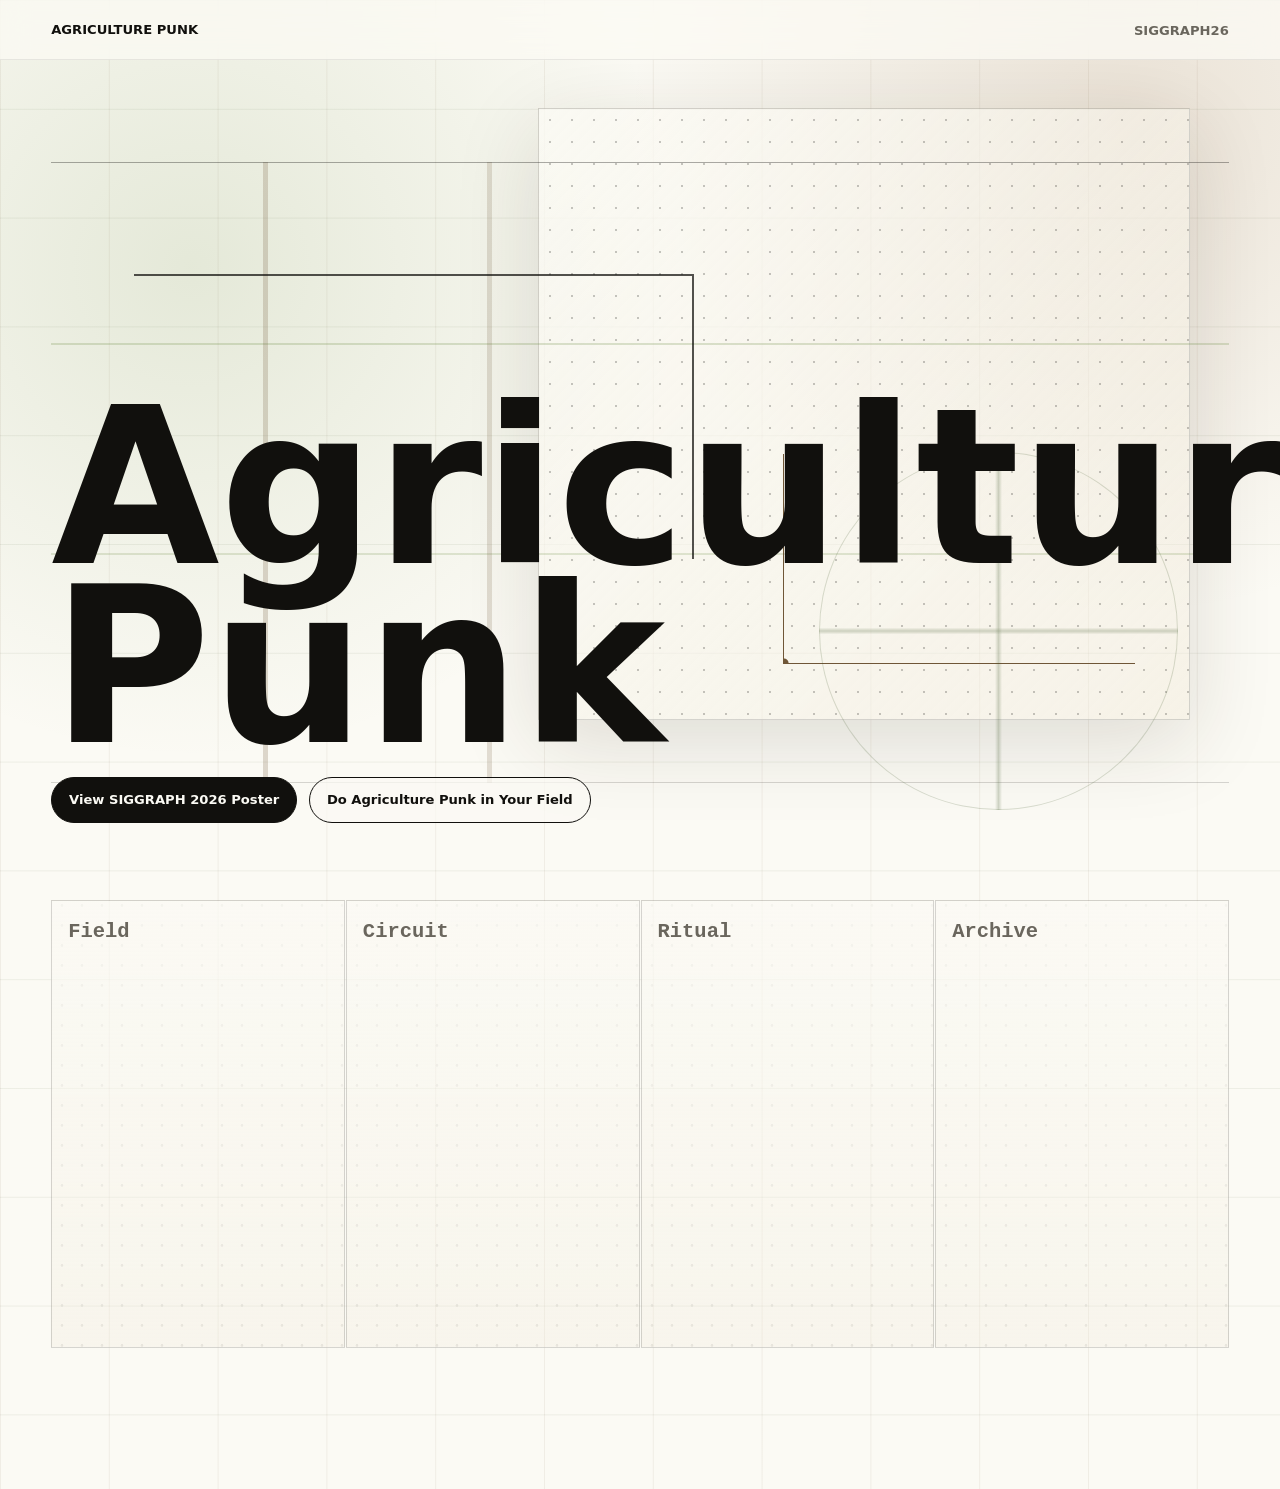
==== index.html @ 60ab4fef "add: publish static website" ====
<!doctype html>
<html lang="en">
  <head>
    <meta charset="utf-8">
    <meta name="viewport" content="width=device-width, initial-scale=1">
    <meta
      name="description"
      content="Agriculture Punk official site design foundation."
    >
    <title>Agriculture Punk</title>
    <link rel="stylesheet" href="./style.css">
  </head>
  <body class="home-page">
    <header class="site-header" aria-label="Site header">
      <a class="site-mark" href="./" aria-label="Agriculture Punk home">
        Agriculture Punk
      </a>
      <nav class="site-nav" aria-label="Primary navigation">
        <a href="./SIGGRAPH26/">SIGGRAPH26</a>
      </nav>
    </header>

    <main>
      <section class="hero-shell" aria-labelledby="home-title">
        <div class="hero-field" aria-hidden="true"></div>
        <div class="hero-content">
          <h1 id="home-title">Agriculture Punk</h1>
          <div class="button-row" aria-label="Primary links">
            <a class="button button-primary" href="./SIGGRAPH26/">
              View SIGGRAPH 2026 Poster
            </a>
            <a class="button button-secondary" href="#field">
              Do Agriculture Punk in Your Field
            </a>
          </div>
        </div>
      </section>

      <section class="empty-grid" aria-label="Future sections">
        <article class="empty-section" id="field">
          <h2>Field</h2>
        </article>
        <article class="empty-section" id="circuit">
          <h2>Circuit</h2>
        </article>
        <article class="empty-section" id="ritual">
          <h2>Ritual</h2>
        </article>
        <article class="empty-section" id="archive">
          <h2>Archive</h2>
        </article>
      </section>
    </main>
  </body>
</html>
---- style.css ----
:root {
  --color-ink: #11100d;
  --color-paper: #fbfaf4;
  --color-cream: #eee6d4;
  --color-soil: #6f5637;
  --color-clay: #9f7750;
  --color-rice: #6f8e47;
  --color-rice-dark: #41592c;
  --color-line: rgba(17, 16, 13, 0.16);
  --color-line-strong: rgba(17, 16, 13, 0.34);
  --color-muted: #6a665d;
  --color-focus: #1f6f58;
  --shadow-soft: 0 22px 80px rgba(47, 37, 24, 0.14);
  --font-system: ui-sans-serif, system-ui, -apple-system, BlinkMacSystemFont,
    "Segoe UI", sans-serif;
  --font-mono: ui-monospace, SFMono-Regular, Menlo, Monaco, Consolas,
    "Liberation Mono", monospace;
  --page-pad: clamp(1rem, 4vw, 4rem);
  --section-gap: clamp(4rem, 11vw, 10rem);
}

*,
*::before,
*::after {
  box-sizing: border-box;
}

html {
  color: var(--color-ink);
  background: var(--color-paper);
  font-family: var(--font-system);
  line-height: 1.5;
  scroll-behavior: smooth;
}

body {
  min-width: 320px;
  margin: 0;
}

img {
  display: block;
  max-width: 100%;
  height: auto;
}

a {
  color: inherit;
}

a:focus-visible,
button:focus-visible {
  outline: 3px solid var(--color-focus);
  outline-offset: 4px;
}

::selection {
  color: var(--color-paper);
  background: var(--color-rice-dark);
}

.button-row {
  display: flex;
  flex-wrap: wrap;
  gap: 0.75rem;
}

.button {
  display: inline-flex;
  min-height: 2.9rem;
  align-items: center;
  justify-content: center;
  border: 1px solid var(--color-ink);
  border-radius: 999px;
  padding: 0.78rem 1.05rem;
  font-size: 0.82rem;
  font-weight: 700;
  letter-spacing: 0;
  line-height: 1.1;
  text-align: center;
  text-decoration: none;
  transition:
    background-color 180ms ease,
    border-color 180ms ease,
    color 180ms ease,
    transform 180ms ease;
}

.button:hover {
  transform: translateY(-2px);
}

.button-primary {
  color: var(--color-paper);
  background: var(--color-ink);
}

.button-primary:hover {
  background: var(--color-rice-dark);
  border-color: var(--color-rice-dark);
}

.button-secondary {
  color: var(--color-ink);
  background: rgba(251, 250, 244, 0.72);
}

.button-secondary:hover {
  background: var(--color-cream);
  border-color: var(--color-line-strong);
}

.home-page {
  overflow-x: hidden;
  background:
    linear-gradient(90deg, rgba(111, 86, 55, 0.08) 1px, transparent 1px)
      0 0 / 8.5vw 8.5vw,
    linear-gradient(rgba(65, 89, 44, 0.08) 1px, transparent 1px)
      0 0 / 8.5vw 8.5vw,
    radial-gradient(circle at 15% 18%, rgba(111, 142, 71, 0.16), transparent 30%),
    radial-gradient(circle at 88% 8%, rgba(159, 119, 80, 0.18), transparent 28%),
    var(--color-paper);
}

.site-header {
  position: fixed;
  z-index: 20;
  top: 0;
  left: 0;
  display: flex;
  width: 100%;
  align-items: center;
  justify-content: space-between;
  padding: 1.1rem var(--page-pad);
  border-bottom: 1px solid rgba(17, 16, 13, 0.08);
  background: rgba(251, 250, 244, 0.76);
  backdrop-filter: blur(14px);
}

.site-mark,
.site-nav a {
  font-size: 0.82rem;
  font-weight: 800;
  letter-spacing: 0;
  text-decoration: none;
  text-transform: uppercase;
}

.site-nav a {
  border-bottom: 1px solid transparent;
  color: var(--color-muted);
}

.site-nav a:hover {
  border-color: currentColor;
  color: var(--color-ink);
}

.hero-shell {
  position: relative;
  display: grid;
  min-height: 100svh;
  align-items: end;
  padding: 8rem var(--page-pad) clamp(2rem, 6vw, 5rem);
  isolation: isolate;
}

.hero-shell::before,
.hero-shell::after {
  position: absolute;
  z-index: -1;
  content: "";
}

.hero-shell::before {
  inset: 12vh 7vw 20vh 42vw;
  border: 1px solid var(--color-line);
  background:
    radial-gradient(circle, rgba(17, 16, 13, 0.23) 1.2px, transparent 1.5px)
      0 0 / 22px 22px,
    linear-gradient(135deg, rgba(251, 250, 244, 0.76), rgba(238, 230, 212, 0.38));
  box-shadow: var(--shadow-soft);
}

.hero-shell::after {
  right: 8vw;
  bottom: 10vh;
  width: clamp(12rem, 28vw, 30rem);
  height: clamp(12rem, 28vw, 30rem);
  border: 1px solid rgba(65, 89, 44, 0.26);
  border-radius: 50%;
  background:
    linear-gradient(90deg, transparent 49%, rgba(65, 89, 44, 0.32) 50%, transparent 51%),
    linear-gradient(0deg, transparent 49%, rgba(65, 89, 44, 0.32) 50%, transparent 51%);
  opacity: 0.74;
}

.hero-field {
  position: absolute;
  z-index: -1;
  inset: 18vh var(--page-pad) 13vh var(--page-pad);
  border-top: 1px solid var(--color-line-strong);
  border-bottom: 1px solid var(--color-line);
  background:
    linear-gradient(90deg, transparent 0 18%, rgba(111, 86, 55, 0.22) 18% 18.4%, transparent 18.4% 37%, rgba(111, 86, 55, 0.18) 37% 37.4%, transparent 37.4%),
    linear-gradient(180deg, transparent 0 29%, rgba(111, 142, 71, 0.24) 29% 29.4%, transparent 29.4% 63%, rgba(111, 142, 71, 0.2) 63% 63.35%, transparent 63.35%);
}

.hero-field::before,
.hero-field::after {
  position: absolute;
  content: "";
}

.hero-field::before {
  top: 18%;
  left: 7%;
  width: min(44vw, 35rem);
  height: 46%;
  border-top: 2px solid var(--color-ink);
  border-right: 2px solid var(--color-ink);
  opacity: 0.72;
}

.hero-field::after {
  right: 8%;
  bottom: 19%;
  width: min(28vw, 22rem);
  height: 34%;
  border-left: 1px solid var(--color-soil);
  border-bottom: 1px solid var(--color-soil);
  background:
    radial-gradient(circle at 0 100%, var(--color-soil) 0 4px, transparent 5px),
    radial-gradient(circle at 100% 0, var(--color-rice-dark) 0 5px, transparent 6px);
}

.hero-content {
  max-width: 74rem;
}

.hero-content h1 {
  max-width: 10ch;
  margin: 0 0 1.3rem;
  font-size: clamp(4rem, 17vw, 15rem);
  font-weight: 900;
  letter-spacing: 0;
  line-height: 0.82;
}

.empty-grid {
  display: grid;
  grid-template-columns: repeat(4, minmax(0, 1fr));
  gap: 1px;
  padding: 0 var(--page-pad) var(--section-gap);
}

.empty-section {
  min-height: clamp(16rem, 35vw, 30rem);
  border: 1px solid var(--color-line);
  background:
    linear-gradient(180deg, rgba(251, 250, 244, 0.7), rgba(238, 230, 212, 0.24)),
    radial-gradient(circle at 50% 22%, rgba(17, 16, 13, 0.09) 1px, transparent 1.7px)
      0 0 / 20px 20px;
  padding: 1rem;
}

.empty-section h2 {
  margin: 0;
  color: var(--color-muted);
  font-family: var(--font-mono);
  font-size: clamp(0.95rem, 1.6vw, 1.3rem);
  font-weight: 700;
}

.project-page {
  background: #fff;
}

.project-container {
  width: min(100% - 2rem, 920px);
  margin: 0 auto;
  padding: 3rem 0 4rem;
}

.project-hero {
  padding-bottom: 1.75rem;
  text-align: center;
}

.project-venue {
  margin: 0 0 0.8rem;
  color: #444;
  font-size: 1.02rem;
  font-weight: 500;
}

.project-hero h1 {
  max-width: 820px;
  margin: 0 auto 0.85rem;
  font-family: Georgia, "Times New Roman", serif;
  font-size: clamp(2rem, 4.2vw, 3.1rem);
  font-weight: 700;
  letter-spacing: 0;
  line-height: 1.14;
}

.project-authors {
  display: flex;
  flex-wrap: wrap;
  justify-content: center;
  gap: 0.2rem 0.85rem;
  margin: 0 0 0.35rem;
  color: #185a78;
  font-size: 1.05rem;
  line-height: 1.45;
}

.project-affiliation {
  margin: 0 0 1.25rem;
  color: #555;
  font-size: 0.98rem;
}

.project-links {
  justify-content: center;
}

.project-page .button {
  min-height: 2.35rem;
  border-color: #d4d4d4;
  border-radius: 4px;
  padding: 0.58rem 0.9rem;
  font-size: 0.9rem;
  font-weight: 600;
}

.project-page .button-primary {
  border-color: #2d2d2d;
  background: #2d2d2d;
}

.project-page .button-secondary {
  background: #f7f7f7;
}

.project-section {
  padding: 1.6rem 0;
}

.project-section h2 {
  margin: 0 0 0.75rem;
  font-size: 1.45rem;
  font-weight: 650;
  line-height: 1.2;
  text-align: center;
}

.project-section p {
  margin: 0;
  color: #222;
  font-size: 1.03rem;
  line-height: 1.68;
}

.project-section > p {
  max-width: 780px;
  margin-inline: auto;
  text-align: left;
}

.overview-list {
  display: grid;
  grid-template-columns: repeat(3, minmax(0, 1fr));
  gap: 1rem;
}

.overview-list article {
  border: 1px solid #e2e2e2;
  border-radius: 4px;
  background: #fafafa;
  padding: 1rem;
}

.overview-list h3 {
  margin: 0 0 0.45rem;
  font-size: 1rem;
  font-weight: 650;
  line-height: 1.3;
}

.overview-list p {
  color: #333;
  font-size: 0.94rem;
  line-height: 1.55;
}

.project-teaser {
  display: grid;
  min-height: clamp(15rem, 42vw, 25rem);
  place-items: center;
  margin: 0 auto;
  border: 1px solid #d8d8d8;
  background:
    linear-gradient(rgba(255, 255, 255, 0.08), rgba(255, 255, 255, 0.08)),
    url("./assets/siggraph26-teaser.webp") center / cover no-repeat,
    linear-gradient(90deg, rgba(111, 86, 55, 0.12) 1px, transparent 1px)
      0 0 / 42px 42px,
    linear-gradient(rgba(111, 142, 71, 0.13) 1px, transparent 1px)
      0 0 / 42px 42px,
    #f4f1e9;
}

.project-teaser figcaption {
  padding: 0.35rem 0.65rem;
  border: 1px solid rgba(17, 16, 13, 0.22);
  background: rgba(255, 255, 255, 0.82);
  color: var(--color-ink);
  font-family: var(--font-mono);
  font-size: clamp(0.95rem, 2vw, 1.25rem);
  font-weight: 700;
}

.project-meta-list {
  max-width: 780px;
  margin: 0 auto;
  border-top: 1px solid #e2e2e2;
}

.project-meta-list div {
  display: grid;
  grid-template-columns: 8rem 1fr;
  gap: 1rem;
  padding: 0.7rem 0;
  border-bottom: 1px solid #e2e2e2;
}

.project-meta-list dt {
  color: #555;
  font-weight: 700;
}

.project-meta-list dd {
  margin: 0;
}

.project-meta-list a {
  color: #185a78;
}

.citation-block {
  overflow-x: auto;
  max-width: 780px;
  margin: 0 auto;
  border: 1px solid #dedede;
  border-radius: 4px;
  background: #f8f8f8;
  padding: 1rem;
  font-family: var(--font-mono);
  font-size: 0.9rem;
  line-height: 1.55;
}

@media (max-width: 760px) {
  .site-header {
    padding-block: 0.9rem;
  }

  .hero-shell {
    min-height: 92svh;
    padding-top: 6rem;
  }

  .hero-shell::before {
    inset: 13vh 5vw 27vh 18vw;
  }

  .hero-shell::after {
    right: -12vw;
    bottom: 12vh;
  }

  .hero-field {
    inset: 16vh 1rem 18vh 1rem;
  }

  .button-row,
  .project-links {
    flex-direction: column;
  }

  .button {
    width: 100%;
  }

  .empty-grid,
  .overview-list {
    grid-template-columns: 1fr;
  }

  .empty-section {
    min-height: 14rem;
  }

  .project-container {
    width: min(100% - 1.25rem, 900px);
  }
}

@media (prefers-reduced-motion: reduce) {
  *,
  *::before,
  *::after {
    scroll-behavior: auto !important;
    transition-duration: 0.01ms !important;
    animation-duration: 0.01ms !important;
    animation-iteration-count: 1 !important;
  }
}
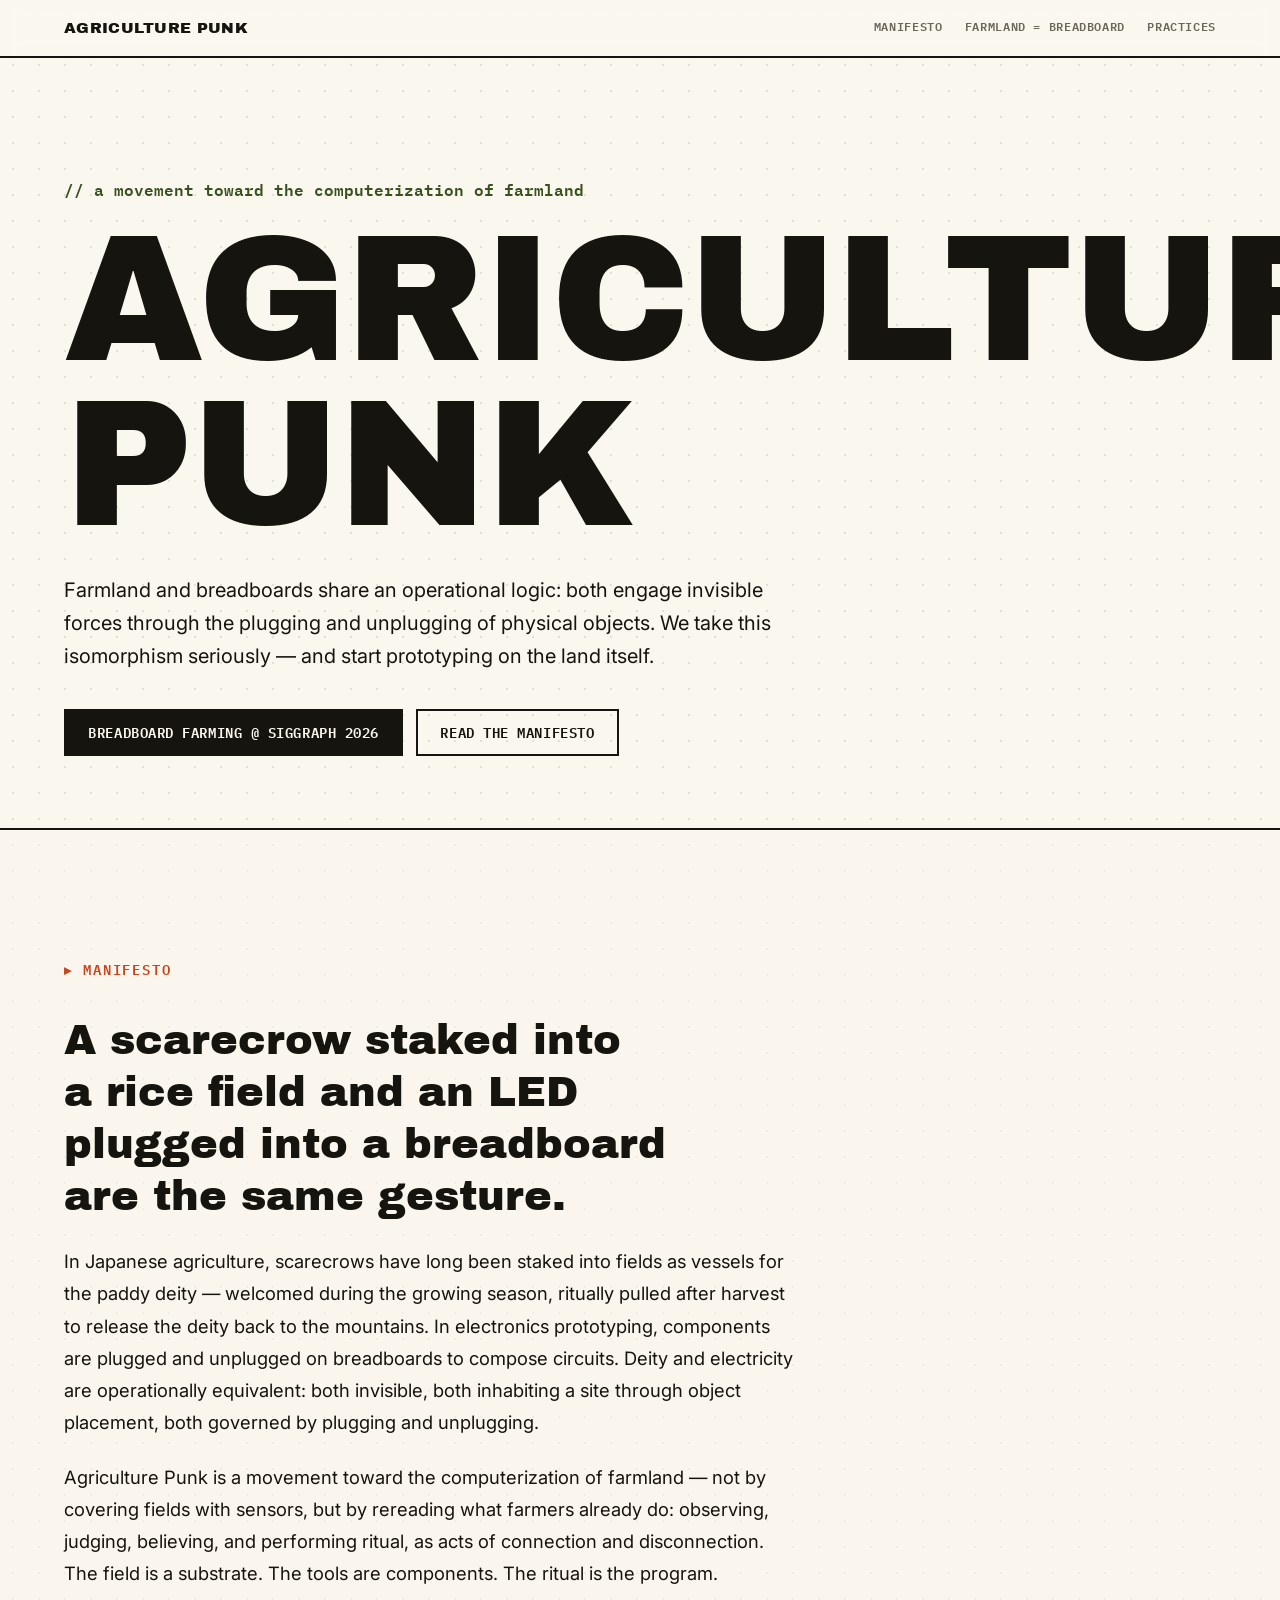
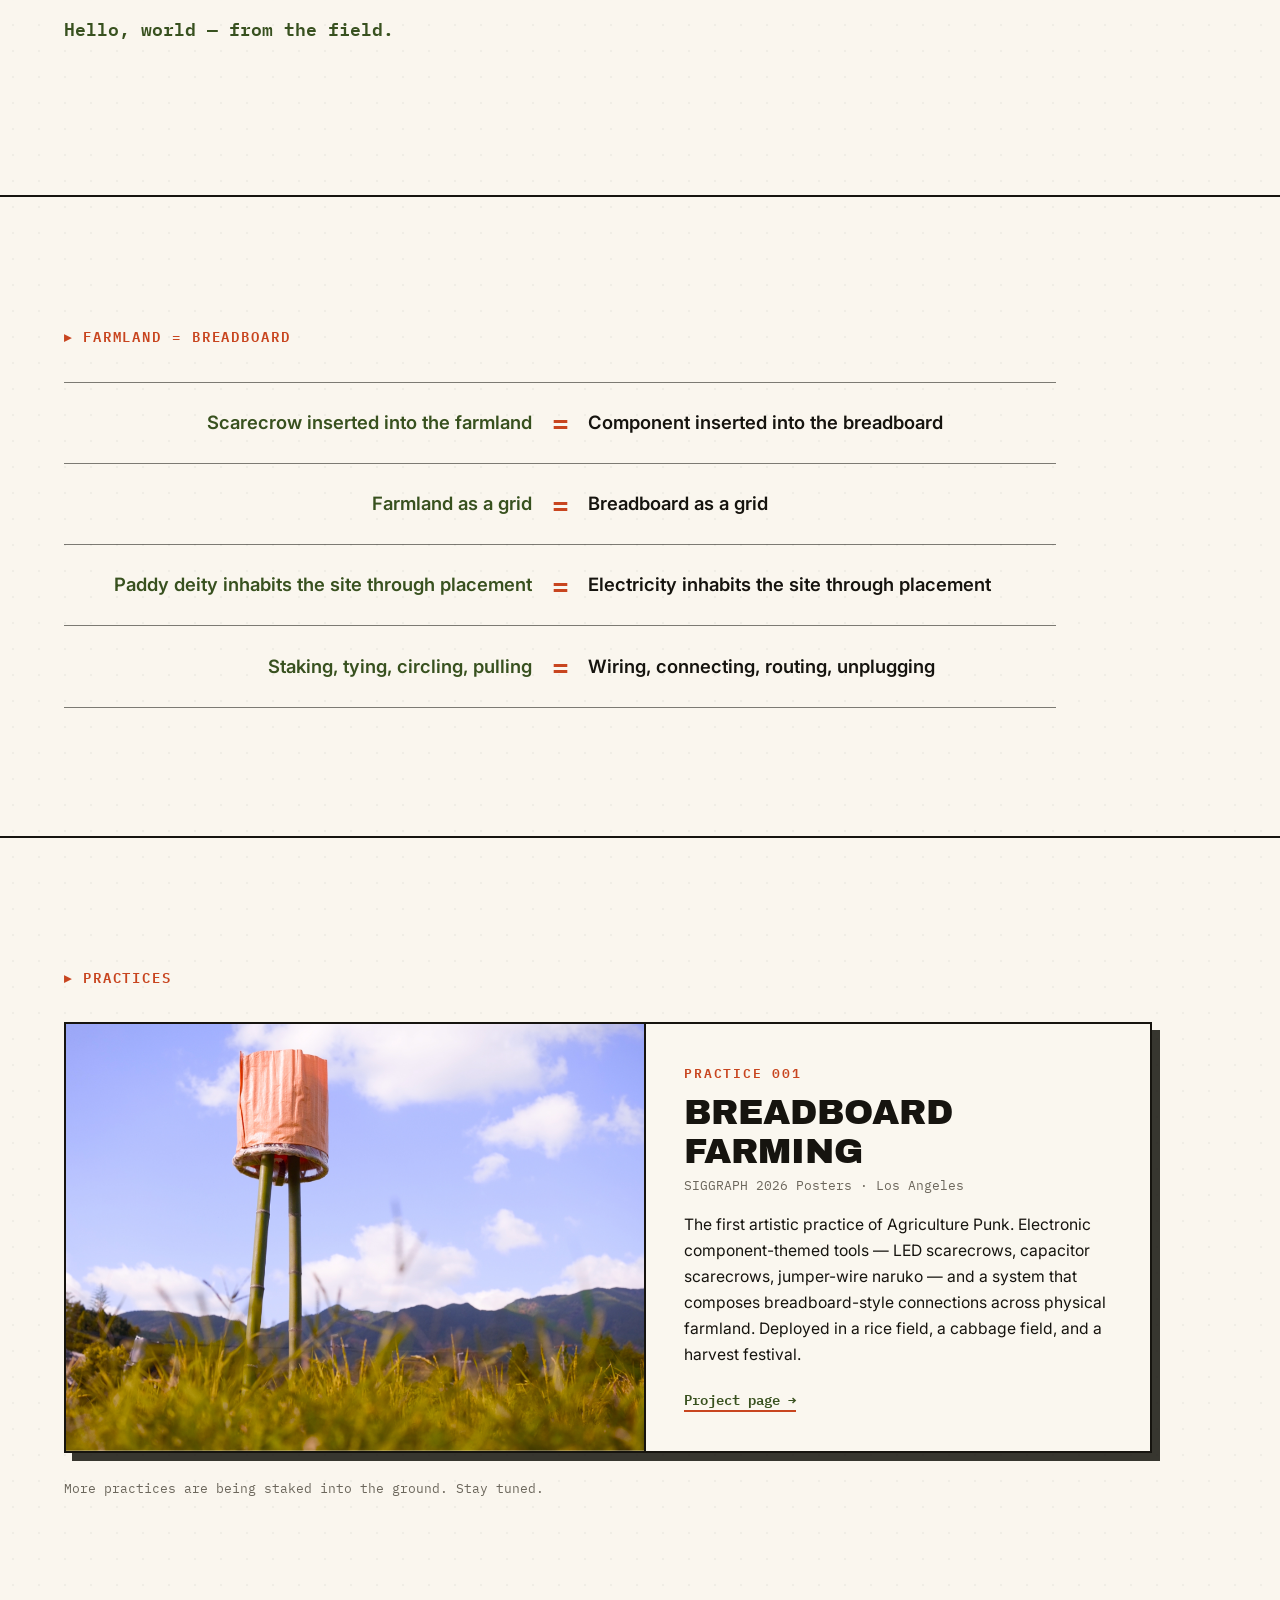
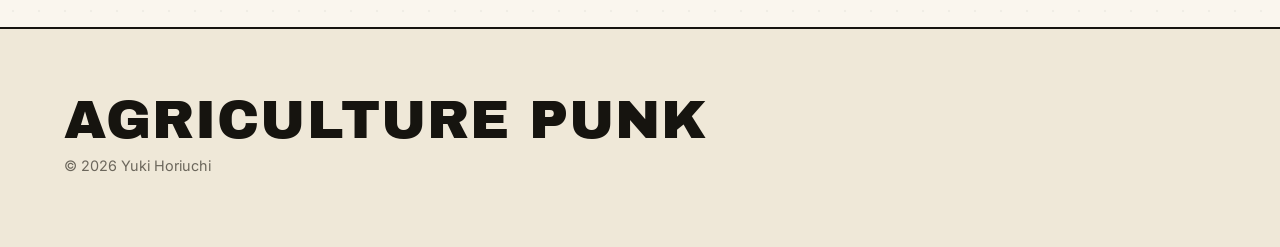
==== commit df202258: "update: complete SIGGRAPH 2026 project page" ====
--- a/index.html
+++ b/index.html
@@ -5,51 +5,142 @@
     <meta name="viewport" content="width=device-width, initial-scale=1">
     <meta
       name="description"
-      content="Agriculture Punk official site design foundation."
+      content="Agriculture Punk — a movement toward the computerization of farmland. Farmland = Breadboard."
     >
     <title>Agriculture Punk</title>
+    <link rel="preconnect" href="https://fonts.googleapis.com">
+    <link rel="preconnect" href="https://fonts.gstatic.com" crossorigin>
+    <link
+      href="https://fonts.googleapis.com/css2?family=Archivo+Black&family=Inter:wght@400;500;600;700&family=IBM+Plex+Mono:wght@400;600&display=swap"
+      rel="stylesheet"
+    >
     <link rel="stylesheet" href="./style.css">
   </head>
   <body class="home-page">
     <header class="site-header" aria-label="Site header">
       <a class="site-mark" href="./" aria-label="Agriculture Punk home">
-        Agriculture Punk
+        Agriculture&nbsp;Punk
       </a>
       <nav class="site-nav" aria-label="Primary navigation">
-        <a href="./SIGGRAPH26/">SIGGRAPH26</a>
+        <a href="#manifesto">Manifesto</a>
+        <a href="#isomorphism">Farmland&nbsp;=&nbsp;Breadboard</a>
+        <a href="#practices">Practices</a>
       </nav>
     </header>
 
     <main>
-      <section class="hero-shell" aria-labelledby="home-title">
-        <div class="hero-field" aria-hidden="true"></div>
-        <div class="hero-content">
-          <h1 id="home-title">Agriculture Punk</h1>
-          <div class="button-row" aria-label="Primary links">
-            <a class="button button-primary" href="./SIGGRAPH26/">
-              View SIGGRAPH 2026 Poster
-            </a>
-            <a class="button button-secondary" href="#field">
-              Do Agriculture Punk in Your Field
-            </a>
-          </div>
+      <!-- ============ Hero ============ -->
+      <section class="hero" aria-labelledby="home-title">
+        <p class="hero-kicker">// a movement toward the computerization of farmland</p>
+        <h1 id="home-title">Agriculture<br>Punk</h1>
+        <p class="hero-tagline">
+          Farmland and breadboards share an operational logic: both engage
+          invisible forces through the plugging and unplugging of physical
+          objects. We take this isomorphism seriously — and start prototyping
+          on the land itself.
+        </p>
+        <div class="button-row">
+          <a class="button button-primary" href="./SIGGRAPH26/">
+            Breadboard Farming @ SIGGRAPH 2026
+          </a>
+          <a class="button button-secondary" href="#manifesto">
+            Read the Manifesto
+          </a>
         </div>
       </section>
 
-      <section class="empty-grid" aria-label="Future sections">
-        <article class="empty-section" id="field">
-          <h2>Field</h2>
+      <!-- ============ Manifesto ============ -->
+      <section class="manifesto" id="manifesto" aria-labelledby="manifesto-title">
+        <p class="section-label" id="manifesto-title">Manifesto</p>
+        <div class="manifesto-body">
+          <p class="manifesto-lead">
+            A scarecrow staked into a rice field and an LED plugged into a
+            breadboard are the same gesture.
+          </p>
+          <p>
+            In Japanese agriculture, scarecrows have long been staked into
+            fields as vessels for the paddy deity — welcomed during the growing
+            season, ritually pulled after harvest to release the deity back to
+            the mountains. In electronics prototyping, components are plugged
+            and unplugged on breadboards to compose circuits. Deity and
+            electricity are operationally equivalent: both invisible, both
+            inhabiting a site through object placement, both governed by
+            plugging and unplugging.
+          </p>
+          <p>
+            Agriculture Punk is a movement toward the computerization of
+            farmland — not by covering fields with sensors, but by rereading
+            what farmers already do: observing, judging, believing, and
+            performing ritual, as acts of connection and disconnection. The
+            field is a substrate. The tools are components. The ritual is the
+            program.
+          </p>
+          <p class="manifesto-close">Hello, world — from the field.</p>
+        </div>
+      </section>
+
+      <!-- ============ Isomorphism ============ -->
+      <section class="isomorphism" id="isomorphism" aria-labelledby="iso-title">
+        <p class="section-label" id="iso-title">Farmland = Breadboard</p>
+        <ul class="iso-list">
+          <li>
+            <span class="iso-farm">Scarecrow inserted into the farmland</span>
+            <span class="iso-eq" aria-hidden="true">=</span>
+            <span class="iso-board">Component inserted into the breadboard</span>
+          </li>
+          <li>
+            <span class="iso-farm">Farmland as a grid</span>
+            <span class="iso-eq" aria-hidden="true">=</span>
+            <span class="iso-board">Breadboard as a grid</span>
+          </li>
+          <li>
+            <span class="iso-farm">Paddy deity inhabits the site through placement</span>
+            <span class="iso-eq" aria-hidden="true">=</span>
+            <span class="iso-board">Electricity inhabits the site through placement</span>
+          </li>
+          <li>
+            <span class="iso-farm">Staking, tying, circling, pulling</span>
+            <span class="iso-eq" aria-hidden="true">=</span>
+            <span class="iso-board">Wiring, connecting, routing, unplugging</span>
+          </li>
+        </ul>
+      </section>
+
+      <!-- ============ Practices ============ -->
+      <section class="practices" id="practices" aria-labelledby="practices-title">
+        <p class="section-label" id="practices-title">Practices</p>
+        <article class="practice-card">
+          <a class="practice-media" href="./SIGGRAPH26/">
+            <img
+              src="./assets/siggraph26_teaser.jpg"
+              alt="Farmland and breadboard side by side: a scarecrow staked into a field mirrors a component inserted into a breadboard"
+              width="2306"
+              height="1538"
+            >
+          </a>
+          <div class="practice-body">
+            <p class="practice-number">Practice 001</p>
+            <h2>
+              <a href="./SIGGRAPH26/">Breadboard Farming</a>
+            </h2>
+            <p class="practice-venue">SIGGRAPH 2026 Posters · Los Angeles</p>
+            <p>
+              The first artistic practice of Agriculture Punk. Electronic
+              component-themed tools — LED scarecrows, capacitor scarecrows,
+              jumper-wire naruko — and a system that composes breadboard-style
+              connections across physical farmland. Deployed in a rice field, a
+              cabbage field, and a harvest festival.
+            </p>
+            <a class="practice-link" href="./SIGGRAPH26/">Project page →</a>
+          </div>
         </article>
-        <article class="empty-section" id="circuit">
-          <h2>Circuit</h2>
-        </article>
-        <article class="empty-section" id="ritual">
-          <h2>Ritual</h2>
-        </article>
-        <article class="empty-section" id="archive">
-          <h2>Archive</h2>
-        </article>
+        <p class="practices-note">More practices are being staked into the ground. Stay tuned.</p>
       </section>
     </main>
+
+    <footer class="site-footer">
+      <p class="footer-mark" aria-hidden="true">AGRICULTURE PUNK</p>
+      <p>© 2026 Yuki Horiuchi</p>
+    </footer>
   </body>
 </html>
--- a/style.css
+++ b/style.css
@@ -1,23 +1,31 @@
+/* ==========================================================================
+   Agriculture Punk — shared stylesheet
+   1. Base
+   2. Home page (concept / manifesto)
+   3. Project page (SIGGRAPH 2026)
+   ========================================================================== */
+
 :root {
-  --color-ink: #11100d;
-  --color-paper: #fbfaf4;
-  --color-cream: #eee6d4;
-  --color-soil: #6f5637;
-  --color-clay: #9f7750;
-  --color-rice: #6f8e47;
-  --color-rice-dark: #41592c;
-  --color-line: rgba(17, 16, 13, 0.16);
-  --color-line-strong: rgba(17, 16, 13, 0.34);
-  --color-muted: #6a665d;
-  --color-focus: #1f6f58;
-  --shadow-soft: 0 22px 80px rgba(47, 37, 24, 0.14);
-  --font-system: ui-sans-serif, system-ui, -apple-system, BlinkMacSystemFont,
-    "Segoe UI", sans-serif;
-  --font-mono: ui-monospace, SFMono-Regular, Menlo, Monaco, Consolas,
-    "Liberation Mono", monospace;
-  --page-pad: clamp(1rem, 4vw, 4rem);
-  --section-gap: clamp(4rem, 11vw, 10rem);
-}
+  --ink: #16140f;
+  --paper: #faf7ef;
+  --cream: #efe8d8;
+  --soil: #6f5637;
+  --rice: #4c6b2f;
+  --rice-dark: #38511f;
+  --signal: #c8451f; /* LED red-orange accent */
+  --muted: #6c675c;
+  --line: rgba(22, 20, 15, 0.14);
+  --line-strong: rgba(22, 20, 15, 0.55);
+  --link-blue: #2563c4;
+  --font-body: "Inter", ui-sans-serif, system-ui, -apple-system, "Segoe UI",
+    "Hiragino Sans", sans-serif;
+  --font-display: "Archivo Black", "Inter", ui-sans-serif, system-ui, sans-serif;
+  --font-mono: "IBM Plex Mono", ui-monospace, SFMono-Regular, Menlo, Consolas,
+    monospace;
+  --pad: clamp(1.25rem, 5vw, 5rem);
+}
+
+/* ============ 1. Base ============ */
 
 *,
 *::before,
@@ -26,11 +34,12 @@
 }
 
 html {
-  color: var(--color-ink);
-  background: var(--color-paper);
-  font-family: var(--font-system);
-  line-height: 1.5;
+  color: var(--ink);
+  background: var(--paper);
+  font-family: var(--font-body);
+  line-height: 1.6;
   scroll-behavior: smooth;
+  -webkit-text-size-adjust: 100%;
 }
 
 body {
@@ -50,76 +59,73 @@
 
 a:focus-visible,
 button:focus-visible {
-  outline: 3px solid var(--color-focus);
-  outline-offset: 4px;
+  outline: 3px solid var(--rice);
+  outline-offset: 3px;
 }
 
 ::selection {
-  color: var(--color-paper);
-  background: var(--color-rice-dark);
+  color: var(--paper);
+  background: var(--rice-dark);
 }
 
 .button-row {
   display: flex;
   flex-wrap: wrap;
-  gap: 0.75rem;
+  gap: 0.8rem;
 }
 
 .button {
   display: inline-flex;
-  min-height: 2.9rem;
   align-items: center;
   justify-content: center;
-  border: 1px solid var(--color-ink);
-  border-radius: 999px;
-  padding: 0.78rem 1.05rem;
-  font-size: 0.82rem;
-  font-weight: 700;
-  letter-spacing: 0;
-  line-height: 1.1;
+  border: 2px solid var(--ink);
+  padding: 0.85rem 1.4rem;
+  font-family: var(--font-mono);
+  font-size: 0.85rem;
+  font-weight: 600;
+  line-height: 1.2;
   text-align: center;
   text-decoration: none;
-  transition:
-    background-color 180ms ease,
-    border-color 180ms ease,
-    color 180ms ease,
-    transform 180ms ease;
+  text-transform: uppercase;
+  letter-spacing: 0.04em;
+  transition: background-color 150ms ease, color 150ms ease,
+    box-shadow 150ms ease, transform 150ms ease;
 }
 
 .button:hover {
-  transform: translateY(-2px);
+  transform: translate(-2px, -2px);
+  box-shadow: 4px 4px 0 var(--ink);
 }
 
 .button-primary {
-  color: var(--color-paper);
-  background: var(--color-ink);
+  color: var(--paper);
+  background: var(--ink);
 }
 
 .button-primary:hover {
-  background: var(--color-rice-dark);
-  border-color: var(--color-rice-dark);
+  background: var(--rice-dark);
+  border-color: var(--rice-dark);
+  box-shadow: 4px 4px 0 rgba(22, 20, 15, 0.35);
 }
 
 .button-secondary {
-  color: var(--color-ink);
-  background: rgba(251, 250, 244, 0.72);
+  color: var(--ink);
+  background: transparent;
 }
 
 .button-secondary:hover {
-  background: var(--color-cream);
-  border-color: var(--color-line-strong);
-}
+  background: var(--cream);
+}
+
+/* ============ 2. Home page ============ */
 
 .home-page {
   overflow-x: hidden;
+  /* breadboard dot grid over paper */
   background:
-    linear-gradient(90deg, rgba(111, 86, 55, 0.08) 1px, transparent 1px)
-      0 0 / 8.5vw 8.5vw,
-    linear-gradient(rgba(65, 89, 44, 0.08) 1px, transparent 1px)
-      0 0 / 8.5vw 8.5vw,
-    radial-gradient(circle at 15% 18%, rgba(111, 142, 71, 0.16), transparent 30%),
-    radial-gradient(circle at 88% 8%, rgba(159, 119, 80, 0.18), transparent 28%),
-    var(--color-paper);
+    radial-gradient(circle, rgba(22, 20, 15, 0.1) 1.1px, transparent 1.6px)
+      0 0 / 26px 26px,
+    var(--paper);
 }
 
 .site-header {
@@ -131,360 +137,646 @@
   width: 100%;
   align-items: center;
   justify-content: space-between;
-  padding: 1.1rem var(--page-pad);
-  border-bottom: 1px solid rgba(17, 16, 13, 0.08);
-  background: rgba(251, 250, 244, 0.76);
-  backdrop-filter: blur(14px);
-}
-
-.site-mark,
-.site-nav a {
-  font-size: 0.82rem;
-  font-weight: 800;
-  letter-spacing: 0;
+  gap: 1rem;
+  padding: 1rem var(--pad);
+  border-bottom: 2px solid var(--ink);
+  background: rgba(250, 247, 239, 0.88);
+  backdrop-filter: blur(10px);
+}
+
+.site-mark {
+  font-family: var(--font-display);
+  font-size: 0.95rem;
+  letter-spacing: 0.02em;
   text-decoration: none;
   text-transform: uppercase;
 }
 
+.site-nav {
+  display: flex;
+  flex-wrap: wrap;
+  gap: 1.4rem;
+}
+
 .site-nav a {
-  border-bottom: 1px solid transparent;
-  color: var(--color-muted);
+  color: var(--muted);
+  font-family: var(--font-mono);
+  font-size: 0.78rem;
+  font-weight: 600;
+  text-decoration: none;
+  text-transform: uppercase;
+  letter-spacing: 0.05em;
+  border-bottom: 2px solid transparent;
 }
 
 .site-nav a:hover {
-  border-color: currentColor;
-  color: var(--color-ink);
-}
-
-.hero-shell {
-  position: relative;
+  color: var(--ink);
+  border-color: var(--signal);
+}
+
+.hero {
+  display: flex;
+  flex-direction: column;
+  justify-content: flex-end;
+  min-height: 92svh;
+  padding: 8rem var(--pad) clamp(3rem, 8vh, 6rem);
+}
+
+.hero-kicker {
+  margin: 0 0 1rem;
+  color: var(--rice-dark);
+  font-family: var(--font-mono);
+  font-size: clamp(0.8rem, 1.6vw, 1rem);
+  font-weight: 600;
+}
+
+.hero h1 {
+  margin: 0 0 1.6rem;
+  font-family: var(--font-display);
+  font-size: clamp(3.4rem, 14vw, 12rem);
+  font-weight: 400;
+  letter-spacing: -0.01em;
+  line-height: 0.92;
+  text-transform: uppercase;
+}
+
+.hero-tagline {
+  max-width: 46rem;
+  margin: 0 0 2.2rem;
+  font-size: clamp(1.02rem, 2vw, 1.25rem);
+  line-height: 1.65;
+}
+
+.section-label {
+  margin: 0 0 2.2rem;
+  color: var(--signal);
+  font-family: var(--font-mono);
+  font-size: 0.85rem;
+  font-weight: 600;
+  text-transform: uppercase;
+  letter-spacing: 0.14em;
+}
+
+.section-label::before {
+  content: "▸ ";
+}
+
+.manifesto,
+.isomorphism,
+.practices {
+  padding: clamp(4rem, 10vw, 8rem) var(--pad);
+  border-top: 2px solid var(--ink);
+  background: rgba(250, 247, 239, 0.6);
+}
+
+.manifesto-body {
+  max-width: 46rem;
+}
+
+.manifesto-body p {
+  margin: 0 0 1.4rem;
+  font-size: clamp(1rem, 1.8vw, 1.15rem);
+  line-height: 1.75;
+}
+
+.manifesto-lead {
+  font-family: var(--font-display);
+  font-size: clamp(1.5rem, 3.6vw, 2.6rem) !important;
+  line-height: 1.25 !important;
+  text-wrap: balance;
+}
+
+.manifesto-close {
+  color: var(--rice-dark);
+  font-family: var(--font-mono);
+  font-weight: 600;
+}
+
+.iso-list {
+  max-width: 62rem;
+  margin: 0;
+  padding: 0;
+  list-style: none;
+  border-top: 1px solid var(--line-strong);
+}
+
+.iso-list li {
   display: grid;
-  min-height: 100svh;
-  align-items: end;
-  padding: 8rem var(--page-pad) clamp(2rem, 6vw, 5rem);
-  isolation: isolate;
-}
-
-.hero-shell::before,
-.hero-shell::after {
-  position: absolute;
-  z-index: -1;
-  content: "";
-}
-
-.hero-shell::before {
-  inset: 12vh 7vw 20vh 42vw;
-  border: 1px solid var(--color-line);
-  background:
-    radial-gradient(circle, rgba(17, 16, 13, 0.23) 1.2px, transparent 1.5px)
-      0 0 / 22px 22px,
-    linear-gradient(135deg, rgba(251, 250, 244, 0.76), rgba(238, 230, 212, 0.38));
-  box-shadow: var(--shadow-soft);
-}
-
-.hero-shell::after {
-  right: 8vw;
-  bottom: 10vh;
-  width: clamp(12rem, 28vw, 30rem);
-  height: clamp(12rem, 28vw, 30rem);
-  border: 1px solid rgba(65, 89, 44, 0.26);
-  border-radius: 50%;
-  background:
-    linear-gradient(90deg, transparent 49%, rgba(65, 89, 44, 0.32) 50%, transparent 51%),
-    linear-gradient(0deg, transparent 49%, rgba(65, 89, 44, 0.32) 50%, transparent 51%);
-  opacity: 0.74;
-}
-
-.hero-field {
-  position: absolute;
-  z-index: -1;
-  inset: 18vh var(--page-pad) 13vh var(--page-pad);
-  border-top: 1px solid var(--color-line-strong);
-  border-bottom: 1px solid var(--color-line);
-  background:
-    linear-gradient(90deg, transparent 0 18%, rgba(111, 86, 55, 0.22) 18% 18.4%, transparent 18.4% 37%, rgba(111, 86, 55, 0.18) 37% 37.4%, transparent 37.4%),
-    linear-gradient(180deg, transparent 0 29%, rgba(111, 142, 71, 0.24) 29% 29.4%, transparent 29.4% 63%, rgba(111, 142, 71, 0.2) 63% 63.35%, transparent 63.35%);
-}
-
-.hero-field::before,
-.hero-field::after {
-  position: absolute;
-  content: "";
-}
-
-.hero-field::before {
-  top: 18%;
-  left: 7%;
-  width: min(44vw, 35rem);
-  height: 46%;
-  border-top: 2px solid var(--color-ink);
-  border-right: 2px solid var(--color-ink);
-  opacity: 0.72;
-}
-
-.hero-field::after {
-  right: 8%;
-  bottom: 19%;
-  width: min(28vw, 22rem);
-  height: 34%;
-  border-left: 1px solid var(--color-soil);
-  border-bottom: 1px solid var(--color-soil);
-  background:
-    radial-gradient(circle at 0 100%, var(--color-soil) 0 4px, transparent 5px),
-    radial-gradient(circle at 100% 0, var(--color-rice-dark) 0 5px, transparent 6px);
-}
-
-.hero-content {
-  max-width: 74rem;
-}
-
-.hero-content h1 {
-  max-width: 10ch;
-  margin: 0 0 1.3rem;
-  font-size: clamp(4rem, 17vw, 15rem);
-  font-weight: 900;
-  letter-spacing: 0;
-  line-height: 0.82;
-}
-
-.empty-grid {
+  grid-template-columns: 1fr auto 1fr;
+  align-items: center;
+  gap: 1.2rem;
+  padding: 1.3rem 0;
+  border-bottom: 1px solid var(--line-strong);
+  font-size: clamp(0.95rem, 1.8vw, 1.15rem);
+  line-height: 1.5;
+}
+
+.iso-farm {
+  color: var(--rice-dark);
+  font-weight: 600;
+  text-align: right;
+}
+
+.iso-eq {
+  font-family: var(--font-display);
+  font-size: 1.4em;
+  color: var(--signal);
+}
+
+.iso-board {
+  font-weight: 600;
+}
+
+.practice-card {
   display: grid;
-  grid-template-columns: repeat(4, minmax(0, 1fr));
-  gap: 1px;
-  padding: 0 var(--page-pad) var(--section-gap);
-}
-
-.empty-section {
-  min-height: clamp(16rem, 35vw, 30rem);
-  border: 1px solid var(--color-line);
-  background:
-    linear-gradient(180deg, rgba(251, 250, 244, 0.7), rgba(238, 230, 212, 0.24)),
-    radial-gradient(circle at 50% 22%, rgba(17, 16, 13, 0.09) 1px, transparent 1.7px)
-      0 0 / 20px 20px;
-  padding: 1rem;
-}
-
-.empty-section h2 {
-  margin: 0;
-  color: var(--color-muted);
-  font-family: var(--font-mono);
-  font-size: clamp(0.95rem, 1.6vw, 1.3rem);
-  font-weight: 700;
-}
+  grid-template-columns: minmax(0, 1.15fr) minmax(0, 1fr);
+  max-width: 68rem;
+  border: 2px solid var(--ink);
+  background: var(--paper);
+  box-shadow: 8px 8px 0 rgba(22, 20, 15, 0.85);
+}
+
+.practice-media {
+  display: block;
+  border-right: 2px solid var(--ink);
+}
+
+.practice-media img {
+  width: 100%;
+  height: 100%;
+  object-fit: cover;
+}
+
+.practice-body {
+  padding: clamp(1.4rem, 3vw, 2.4rem);
+}
+
+.practice-number {
+  margin: 0 0 0.6rem;
+  color: var(--signal);
+  font-family: var(--font-mono);
+  font-size: 0.8rem;
+  font-weight: 600;
+  letter-spacing: 0.14em;
+  text-transform: uppercase;
+}
+
+.practice-body h2 {
+  margin: 0 0 0.3rem;
+  font-family: var(--font-display);
+  font-size: clamp(1.5rem, 3vw, 2.2rem);
+  font-weight: 400;
+  line-height: 1.1;
+  text-transform: uppercase;
+}
+
+.practice-body h2 a {
+  text-decoration: none;
+}
+
+.practice-body h2 a:hover {
+  color: var(--rice-dark);
+}
+
+.practice-venue {
+  margin: 0 0 1rem;
+  color: var(--muted);
+  font-family: var(--font-mono);
+  font-size: 0.82rem;
+}
+
+.practice-body > p:not(.practice-number):not(.practice-venue) {
+  margin: 0 0 1.2rem;
+  font-size: 0.98rem;
+  line-height: 1.65;
+}
+
+.practice-link {
+  font-family: var(--font-mono);
+  font-size: 0.85rem;
+  font-weight: 600;
+  color: var(--rice-dark);
+  text-decoration: none;
+  border-bottom: 2px solid var(--signal);
+}
+
+.practice-link:hover {
+  color: var(--signal);
+}
+
+.practices-note {
+  max-width: 68rem;
+  margin: 1.6rem 0 0;
+  color: var(--muted);
+  font-family: var(--font-mono);
+  font-size: 0.82rem;
+}
+
+.site-footer {
+  padding: clamp(2.5rem, 6vw, 4rem) var(--pad);
+  border-top: 2px solid var(--ink);
+  color: var(--muted);
+  background: var(--cream);
+  font-size: 0.9rem;
+}
+
+.site-footer p {
+  margin: 0 0 0.4rem;
+}
+
+.footer-mark {
+  color: var(--ink);
+  font-family: var(--font-display);
+  font-size: clamp(1.6rem, 6vw, 3.4rem);
+  letter-spacing: 0.02em;
+  line-height: 1;
+}
+
+.site-footer a {
+  color: var(--ink);
+}
+
+/* ============ 3. Project page ============ */
 
 .project-page {
   background: #fff;
+  color: #1a1a1a;
+}
+
+.project-topbar {
+  padding: 0.85rem clamp(1rem, 4vw, 2.5rem);
+  border-bottom: 1px solid #ececec;
+}
+
+.project-topbar a {
+  color: #666;
+  font-family: var(--font-mono);
+  font-size: 0.8rem;
+  font-weight: 600;
+  text-decoration: none;
+  text-transform: uppercase;
+  letter-spacing: 0.05em;
+}
+
+.project-topbar a:hover {
+  color: var(--ink);
 }
 
 .project-container {
-  width: min(100% - 2rem, 920px);
+  width: min(100% - 2.5rem, 900px);
   margin: 0 auto;
-  padding: 3rem 0 4rem;
+  padding: clamp(2.2rem, 6vw, 4rem) 0 3rem;
 }
 
 .project-hero {
-  padding-bottom: 1.75rem;
+  margin-bottom: 2.5rem;
   text-align: center;
 }
 
-.project-venue {
-  margin: 0 0 0.8rem;
-  color: #444;
-  font-size: 1.02rem;
-  font-weight: 500;
+.project-venue-badge {
+  display: inline-block;
+  margin: 0 0 1.2rem;
+  padding: 0.35rem 0.9rem;
+  border: 1px solid #dcdcdc;
+  border-radius: 999px;
+  color: #555;
+  font-family: var(--font-mono);
+  font-size: 0.78rem;
+  font-weight: 600;
+  letter-spacing: 0.03em;
 }
 
 .project-hero h1 {
-  max-width: 820px;
-  margin: 0 auto 0.85rem;
-  font-family: Georgia, "Times New Roman", serif;
-  font-size: clamp(2rem, 4.2vw, 3.1rem);
+  max-width: 46rem;
+  margin: 0 auto 1.1rem;
+  font-size: clamp(1.8rem, 4.4vw, 2.9rem);
   font-weight: 700;
-  letter-spacing: 0;
-  line-height: 1.14;
+  letter-spacing: -0.015em;
+  line-height: 1.18;
+  text-wrap: balance;
 }
 
 .project-authors {
   display: flex;
   flex-wrap: wrap;
   justify-content: center;
-  gap: 0.2rem 0.85rem;
+  gap: 0.2rem 1.1rem;
   margin: 0 0 0.35rem;
-  color: #185a78;
-  font-size: 1.05rem;
-  line-height: 1.45;
+  font-size: 1.08rem;
+  line-height: 1.5;
+}
+
+.project-authors a {
+  color: var(--link-blue);
+  text-decoration: none;
+}
+
+.project-authors a:hover {
+  text-decoration: underline;
 }
 
 .project-affiliation {
-  margin: 0 0 1.25rem;
+  margin: 0 0 1.6rem;
+  color: #666;
+  font-size: 0.98rem;
+}
+
+.project-links {
+  display: flex;
+  flex-wrap: wrap;
+  justify-content: center;
+  gap: 0.6rem;
+}
+
+.link-pill {
+  display: inline-flex;
+  align-items: center;
+  gap: 0.45rem;
+  padding: 0.55rem 1.15rem;
+  border-radius: 999px;
+  background: #2b2b2b;
+  color: #fff;
+  font-size: 0.9rem;
+  font-weight: 600;
+  text-decoration: none;
+  transition: background-color 140ms ease, transform 140ms ease;
+}
+
+.link-pill:hover {
+  background: #000;
+  transform: translateY(-1px);
+}
+
+.link-pill svg {
+  width: 1.05em;
+  height: 1.05em;
+  fill: currentColor;
+  flex: none;
+}
+
+.project-teaser {
+  margin: 0 0 1rem;
+}
+
+.project-teaser img {
+  width: 100%;
+  border: 1px solid #e4e4e4;
+  border-radius: 6px;
+}
+
+.project-teaser figcaption {
+  max-width: 46rem;
+  margin: 0.8rem auto 0;
   color: #555;
-  font-size: 0.98rem;
-}
-
-.project-links {
-  justify-content: center;
-}
-
-.project-page .button {
-  min-height: 2.35rem;
-  border-color: #d4d4d4;
-  border-radius: 4px;
-  padding: 0.58rem 0.9rem;
+  font-size: 0.92rem;
+  line-height: 1.6;
+  text-align: center;
+}
+
+.project-section {
+  padding: 2.1rem 0;
+}
+
+.project-section h2 {
+  max-width: 46rem;
+  margin: 0 auto 1rem;
+  font-size: clamp(1.35rem, 2.6vw, 1.7rem);
+  font-weight: 700;
+  letter-spacing: -0.01em;
+  line-height: 1.25;
+  text-align: center;
+  text-wrap: balance;
+}
+
+.project-section > p {
+  max-width: 44rem;
+  margin: 0 auto 1.1rem;
+  font-size: 1.04rem;
+  line-height: 1.75;
+  color: #2a2a2a;
+}
+
+.project-section > p:last-child {
+  margin-bottom: 0;
+}
+
+.abstract-text {
+  text-align: justify;
+}
+
+.project-section a {
+  color: var(--link-blue);
+}
+
+/* --- video --- */
+
+.project-video {
+  display: block;
+  width: 100%;
+  max-width: 44rem;
+  aspect-ratio: 16 / 9;
+  margin: 0 auto;
+  border-radius: 6px;
+  background: #000;
+  object-fit: contain;
+}
+
+/* --- figures --- */
+
+.project-figure {
+  max-width: 44rem;
+  margin: 1.6rem auto;
+}
+
+.project-figure img,
+.tool-card img,
+.deployment-figure img {
+  width: 100%;
+  border: 1px solid #e4e4e4;
+  border-radius: 6px;
+  background:
+    repeating-linear-gradient(45deg, #fafafa 0 12px, #f1f1f1 12px 24px);
+}
+
+.project-figure figcaption {
+  margin-top: 0.7rem;
+  color: #555;
   font-size: 0.9rem;
-  font-weight: 600;
-}
-
-.project-page .button-primary {
-  border-color: #2d2d2d;
-  background: #2d2d2d;
-}
-
-.project-page .button-secondary {
-  background: #f7f7f7;
-}
-
-.project-section {
-  padding: 1.6rem 0;
-}
-
-.project-section h2 {
-  margin: 0 0 0.75rem;
-  font-size: 1.45rem;
-  font-weight: 650;
-  line-height: 1.2;
+  line-height: 1.55;
   text-align: center;
 }
 
-.project-section p {
-  margin: 0;
-  color: #222;
-  font-size: 1.03rem;
-  line-height: 1.68;
-}
-
-.project-section > p {
-  max-width: 780px;
-  margin-inline: auto;
-  text-align: left;
-}
-
-.overview-list {
+/* --- tools grid --- */
+
+.tool-grid {
   display: grid;
   grid-template-columns: repeat(3, minmax(0, 1fr));
-  gap: 1rem;
-}
-
-.overview-list article {
-  border: 1px solid #e2e2e2;
-  border-radius: 4px;
-  background: #fafafa;
-  padding: 1rem;
-}
-
-.overview-list h3 {
+  gap: 1.1rem;
+  margin-top: 1.6rem;
+}
+
+.tool-card {
+  margin: 0;
+  border: 1px solid #e4e4e4;
+  border-radius: 8px;
+  overflow: hidden;
+  background: #fcfcfc;
+}
+
+.tool-card img {
+  aspect-ratio: 4 / 3;
+  object-fit: cover;
+  border: 0;
+  border-bottom: 1px solid #e4e4e4;
+  border-radius: 0;
+}
+
+.tool-card figcaption {
+  padding: 1rem 1.1rem 1.2rem;
+}
+
+.tool-card h3 {
   margin: 0 0 0.45rem;
-  font-size: 1rem;
-  font-weight: 650;
+  font-size: 1.02rem;
+  font-weight: 700;
   line-height: 1.3;
 }
 
-.overview-list p {
-  color: #333;
-  font-size: 0.94rem;
-  line-height: 1.55;
-}
-
-.project-teaser {
+.tool-card figcaption p {
+  margin: 0;
+  color: #444;
+  font-size: 0.9rem;
+  line-height: 1.6;
+}
+
+/* --- deployments --- */
+
+.deployment {
   display: grid;
-  min-height: clamp(15rem, 42vw, 25rem);
-  place-items: center;
-  margin: 0 auto;
-  border: 1px solid #d8d8d8;
-  background:
-    linear-gradient(rgba(255, 255, 255, 0.08), rgba(255, 255, 255, 0.08)),
-    url("./assets/siggraph26-teaser.webp") center / cover no-repeat,
-    linear-gradient(90deg, rgba(111, 86, 55, 0.12) 1px, transparent 1px)
-      0 0 / 42px 42px,
-    linear-gradient(rgba(111, 142, 71, 0.13) 1px, transparent 1px)
-      0 0 / 42px 42px,
-    #f4f1e9;
-}
-
-.project-teaser figcaption {
-  padding: 0.35rem 0.65rem;
-  border: 1px solid rgba(17, 16, 13, 0.22);
-  background: rgba(255, 255, 255, 0.82);
-  color: var(--color-ink);
-  font-family: var(--font-mono);
-  font-size: clamp(0.95rem, 2vw, 1.25rem);
+  grid-template-columns: minmax(0, 1fr) minmax(0, 1.2fr);
+  gap: 1.6rem;
+  align-items: start;
+  max-width: 52rem;
+  margin: 2.2rem auto 0;
+}
+
+.deployment-figure {
+  margin: 0;
+}
+
+.deployment-figure img {
+  aspect-ratio: 4 / 3;
+  object-fit: cover;
+}
+
+.deployment-text h3 {
+  display: flex;
+  align-items: baseline;
+  gap: 0.7rem;
+  margin: 0 0 0.55rem;
+  font-size: 1.15rem;
   font-weight: 700;
 }
 
-.project-meta-list {
-  max-width: 780px;
-  margin: 0 auto;
-  border-top: 1px solid #e2e2e2;
-}
-
-.project-meta-list div {
-  display: grid;
-  grid-template-columns: 8rem 1fr;
-  gap: 1rem;
-  padding: 0.7rem 0;
-  border-bottom: 1px solid #e2e2e2;
-}
-
-.project-meta-list dt {
-  color: #555;
-  font-weight: 700;
-}
-
-.project-meta-list dd {
+.deployment-index {
+  color: #b5b5b5;
+  font-family: var(--font-mono);
+  font-size: 0.85rem;
+  font-weight: 600;
+}
+
+.deployment-text p {
   margin: 0;
-}
-
-.project-meta-list a {
-  color: #185a78;
-}
+  color: #2a2a2a;
+  font-size: 0.97rem;
+  line-height: 1.7;
+}
+
+/* --- citation --- */
 
 .citation-block {
   overflow-x: auto;
-  max-width: 780px;
+  max-width: 44rem;
   margin: 0 auto;
-  border: 1px solid #dedede;
-  border-radius: 4px;
+  border: 1px solid #e4e4e4;
+  border-radius: 6px;
   background: #f8f8f8;
-  padding: 1rem;
-  font-family: var(--font-mono);
-  font-size: 0.9rem;
-  line-height: 1.55;
-}
-
-@media (max-width: 760px) {
-  .site-header {
-    padding-block: 0.9rem;
-  }
-
-  .hero-shell {
-    min-height: 92svh;
-    padding-top: 6rem;
-  }
-
-  .hero-shell::before {
-    inset: 13vh 5vw 27vh 18vw;
-  }
-
-  .hero-shell::after {
-    right: -12vw;
-    bottom: 12vh;
-  }
-
-  .hero-field {
-    inset: 16vh 1rem 18vh 1rem;
-  }
-
-  .button-row,
-  .project-links {
+  padding: 1.1rem 1.3rem;
+  font-family: var(--font-mono);
+  font-size: 0.84rem;
+  line-height: 1.6;
+}
+
+.project-footer {
+  margin-top: 2rem;
+  padding-top: 1.6rem;
+  border-top: 1px solid #ececec;
+  color: #777;
+  font-size: 0.88rem;
+  text-align: center;
+}
+
+.project-footer p {
+  margin: 0 0 0.4rem;
+}
+
+.project-footer a {
+  color: var(--link-blue);
+}
+
+/* ============ Responsive ============ */
+
+@media (max-width: 860px) {
+  .tool-grid {
+    grid-template-columns: 1fr;
+  }
+
+  .deployment {
+    grid-template-columns: 1fr;
+    gap: 0.9rem;
+  }
+
+  .practice-card {
+    grid-template-columns: 1fr;
+  }
+
+  .practice-media {
+    border-right: 0;
+    border-bottom: 2px solid var(--ink);
+  }
+}
+
+@media (max-width: 640px) {
+  .site-nav {
+    display: none;
+  }
+
+  .hero {
+    min-height: 78svh;
+    padding-top: 6.5rem;
+  }
+
+  .iso-list li {
+    grid-template-columns: 1fr;
+    gap: 0.3rem;
+    text-align: left;
+  }
+
+  .iso-farm {
+    text-align: left;
+  }
+
+  .iso-eq {
+    display: none;
+  }
+
+  .iso-board::before {
+    content: "= ";
+    color: var(--signal);
+    font-family: var(--font-display);
+  }
+
+  .button-row {
     flex-direction: column;
   }
 
@@ -492,17 +784,14 @@
     width: 100%;
   }
 
-  .empty-grid,
-  .overview-list {
-    grid-template-columns: 1fr;
-  }
-
-  .empty-section {
-    min-height: 14rem;
-  }
-
-  .project-container {
-    width: min(100% - 1.25rem, 900px);
+  .wide-only {
+    display: none;
+  }
+}
+
+@media (min-width: 641px) {
+  .wide-only {
+    display: inline;
   }
 }
 
@@ -513,6 +802,5 @@
     scroll-behavior: auto !important;
     transition-duration: 0.01ms !important;
     animation-duration: 0.01ms !important;
-    animation-iteration-count: 1 !important;
-  }
-}
+  }
+}
